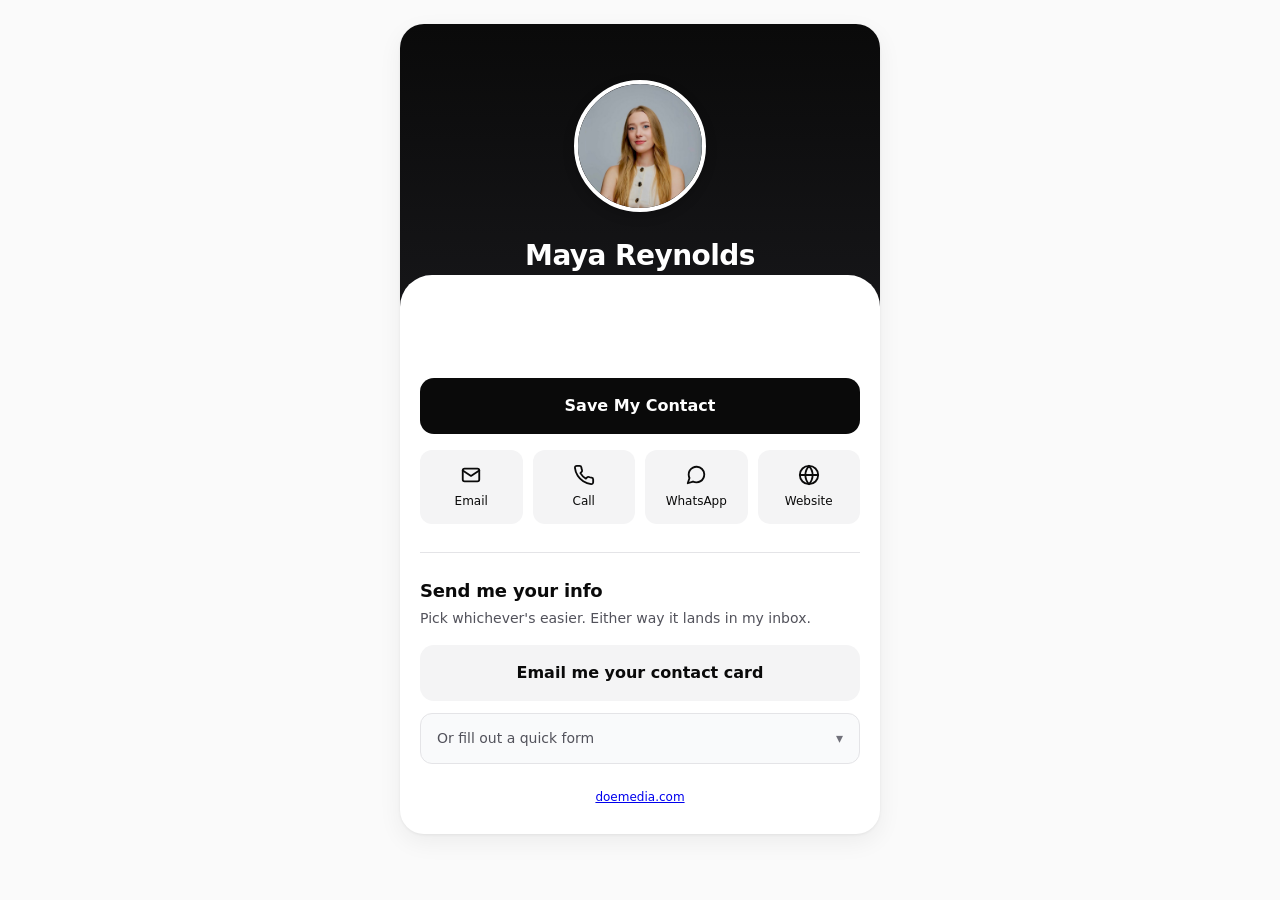
==== maya/index.html @ 7a1ef486 "Initial team cards site" ====
<!doctype html>
<html lang="en">
<head>
<meta charset="utf-8">
<meta name="viewport" content="width=device-width, initial-scale=1, viewport-fit=cover">
<meta name="theme-color" content="#0a0a0a">
<title>Maya Reynolds · DOE Media</title>
<meta property="og:title" content="Maya Reynolds — Marketing Manager at DOE Media">
<meta property="og:type" content="profile">
<link rel="stylesheet" href="../style.css">
</head>
<body>
<main class="card">
  <header class="hero">
    <img class="photo" src="photo.jpg" alt="Maya Reynolds">
    <h1>Maya Reynolds</h1>
    <p class="title">Marketing Manager</p>
    <p class="org">DOE Media</p>
  </header>

  <div class="body">
    <a class="btn primary" href="contact.vcf" download="maya.vcf">
      Save My Contact
    </a>

    <div class="quick-actions">
      <a class="action" href="mailto:maya@doemedia.com" aria-label="Email">
        <svg viewBox="0 0 24 24"><rect x="3" y="5" width="18" height="14" rx="2"/><path d="m3 7 9 6 9-6"/></svg>
        <span>Email</span>
      </a>
      <a class="action" href="tel:+17085773572" aria-label="Call">
        <svg viewBox="0 0 24 24"><path d="M22 16.92v3a2 2 0 0 1-2.18 2 19.79 19.79 0 0 1-8.63-3.07 19.5 19.5 0 0 1-6-6 19.79 19.79 0 0 1-3.07-8.67A2 2 0 0 1 4.11 2h3a2 2 0 0 1 2 1.72c.13.96.37 1.9.72 2.81a2 2 0 0 1-.45 2.11L8.09 9.91a16 16 0 0 0 6 6l1.27-1.27a2 2 0 0 1 2.11-.45c.91.35 1.85.59 2.81.72a2 2 0 0 1 1.72 2z"/></svg>
        <span>Call</span>
      </a>
      <a class="action" href="https://wa.me/17085773572" aria-label="WhatsApp">
        <svg viewBox="0 0 24 24"><path d="M21 11.5a8.38 8.38 0 0 1-.9 3.8 8.5 8.5 0 0 1-7.6 4.7 8.38 8.38 0 0 1-3.8-.9L3 21l1.9-5.7a8.38 8.38 0 0 1-.9-3.8 8.5 8.5 0 0 1 4.7-7.6 8.38 8.38 0 0 1 3.8-.9h.5a8.48 8.48 0 0 1 8 8z"/></svg>
        <span>WhatsApp</span>
      </a>
      <a class="action" href="https://doemedia.com" aria-label="Website">
        <svg viewBox="0 0 24 24"><circle cx="12" cy="12" r="10"/><path d="M2 12h20M12 2a15.3 15.3 0 0 1 4 10 15.3 15.3 0 0 1-4 10 15.3 15.3 0 0 1-4-10 15.3 15.3 0 0 1 4-10z"/></svg>
        <span>Website</span>
      </a>
    </div>

    <div class="divider"></div>

    <section class="exchange">
      <h2>Send me your info</h2>
      <p class="lede">Pick whichever's easier. Either way it lands in my inbox.</p>

      <div class="btn-group">
        <a class="btn secondary" href="mailto:maya@doemedia.com?subject=My%20contact%20for%20Maya%20Reynolds&body=Hi%21%20Sharing%20my%20contact%20with%20you.%0A%0AOn%20iOS%3A%20tap%20the%20%2B%20at%20the%20top%20right%20of%20this%20email%2C%20choose%20your%20name%20in%20Contacts%2C%20then%20send.%0A%0AOn%20Android%3A%20open%20Contacts%2C%20share%20your%20card%2C%20then%20attach%20to%20this%20email.">
          Email me your contact card
        </a>
      </div>

      <details class="form-toggle">
        <summary>Or fill out a quick form</summary>
        <form id="contact-form">
          <input name="name" placeholder="Your name" required autocomplete="name">
          <input name="email" type="email" placeholder="Your email" required autocomplete="email">
          <input name="phone" type="tel" placeholder="Phone (optional)" autocomplete="tel">
          <input name="company" placeholder="Company (optional)" autocomplete="organization">
          <textarea name="note" placeholder="Note (optional)"></textarea>
          <button type="submit" class="btn primary">Send</button>
        </form>
      </details>
    </section>

    <footer class="fineprint">
      <a href="https://doemedia.com">doemedia.com</a>
    </footer>
  </div>
</main>

<script>
(function() {
  var form = document.getElementById('contact-form');
  if (!form) return;
  form.addEventListener('submit', function(e) {
    e.preventDefault();
    var f = new FormData(form);
    var name = (f.get('name') || '').trim();
    var subject = 'New contact: ' + name;
    var lines = [
      'Name: ' + name,
      'Email: ' + (f.get('email') || ''),
      'Phone: ' + (f.get('phone') || ''),
      'Company: ' + (f.get('company') || ''),
      '',
      f.get('note') || ''
    ];
    var url = 'mailto:maya@doemedia.com?subject=' + encodeURIComponent(subject)
      + '&body=' + encodeURIComponent(lines.join('\n'));
    window.location.href = url;
  });
})();
</script>
</body>
</html>
---- style.css ----
:root {
  color-scheme: light;
  --bg: #fafafa;
  --surface: #ffffff;
  --ink: #0a0a0a;
  --muted: #52525b;
  --subtle: #71717a;
  --line: #e4e4e7;
  --accent: #0a0a0a;
  --accent-ink: #ffffff;
  --radius: 16px;
  --shadow: 0 1px 3px rgba(0,0,0,.06), 0 8px 24px rgba(0,0,0,.06);
}

* { box-sizing: border-box; }

html, body {
  margin: 0;
  padding: 0;
  background: var(--bg);
  color: var(--ink);
  font-family: -apple-system, BlinkMacSystemFont, "SF Pro Text", "Segoe UI", system-ui, sans-serif;
  -webkit-font-smoothing: antialiased;
  -moz-osx-font-smoothing: grayscale;
  font-size: 16px;
  line-height: 1.5;
}

body {
  min-height: 100vh;
  padding: 24px 16px 48px;
  padding: max(24px, env(safe-area-inset-top)) max(16px, env(safe-area-inset-right)) max(48px, env(safe-area-inset-bottom)) max(16px, env(safe-area-inset-left));
}

.card {
  max-width: 480px;
  margin: 0 auto;
  background: var(--surface);
  border-radius: 24px;
  box-shadow: var(--shadow);
  overflow: hidden;
}

.hero {
  position: relative;
  padding: 56px 24px 24px;
  text-align: center;
  background: linear-gradient(180deg, #0a0a0a 0%, #18181b 100%);
  color: #fff;
}
.hero::after {
  content: "";
  position: absolute;
  inset: auto 0 -1px 0;
  height: 80px;
  background: var(--surface);
  border-radius: 32px 32px 0 0;
}
.photo {
  width: 132px;
  height: 132px;
  border-radius: 50%;
  object-fit: cover;
  border: 4px solid #fff;
  position: relative;
  z-index: 1;
  box-shadow: 0 4px 12px rgba(0,0,0,.2);
}
.hero h1 {
  font-size: 28px;
  font-weight: 700;
  margin: 16px 0 4px;
  letter-spacing: -0.02em;
  position: relative;
  z-index: 1;
  color: #fff;
}
.hero .title {
  margin: 0;
  font-size: 15px;
  color: rgba(255,255,255,.75);
  position: relative;
  z-index: 1;
}
.hero .org {
  margin: 4px 0 0;
  font-size: 15px;
  font-weight: 600;
  color: #fff;
  position: relative;
  z-index: 1;
}

.body {
  padding: 24px 20px 28px;
}

.btn {
  display: flex;
  align-items: center;
  justify-content: center;
  gap: 10px;
  width: 100%;
  padding: 16px 20px;
  border-radius: 14px;
  font-size: 16px;
  font-weight: 600;
  text-decoration: none;
  border: none;
  cursor: pointer;
  transition: transform .1s ease, box-shadow .15s ease, background .15s ease;
}
.btn:active { transform: scale(.98); }
.btn.primary {
  background: var(--accent);
  color: var(--accent-ink);
}
.btn.primary:hover { background: #18181b; }
.btn.secondary {
  background: #f4f4f5;
  color: var(--ink);
}
.btn.secondary:hover { background: #e4e4e7; }

.quick-actions {
  display: grid;
  grid-template-columns: repeat(4, 1fr);
  gap: 10px;
  margin-top: 16px;
}
.action {
  display: flex;
  flex-direction: column;
  align-items: center;
  justify-content: center;
  gap: 6px;
  padding: 14px 4px;
  background: #f4f4f5;
  border-radius: 12px;
  text-decoration: none;
  color: var(--ink);
  font-size: 12px;
  font-weight: 500;
  transition: background .15s ease;
}
.action:hover { background: #e4e4e7; }
.action svg {
  width: 22px;
  height: 22px;
  stroke: var(--ink);
  stroke-width: 2;
  fill: none;
  stroke-linecap: round;
  stroke-linejoin: round;
}

.divider {
  height: 1px;
  background: var(--line);
  margin: 28px 0 24px;
}

.exchange h2 {
  font-size: 18px;
  font-weight: 700;
  margin: 0 0 4px;
  letter-spacing: -0.01em;
}
.exchange p.lede {
  margin: 0 0 16px;
  color: var(--muted);
  font-size: 14px;
}

.btn-group { display: flex; flex-direction: column; gap: 10px; }

details.form-toggle {
  margin-top: 12px;
  border-radius: 12px;
  background: #f9fafb;
  border: 1px solid var(--line);
  overflow: hidden;
}
details summary {
  cursor: pointer;
  padding: 14px 16px;
  font-size: 14px;
  font-weight: 500;
  color: var(--muted);
  list-style: none;
  user-select: none;
}
details summary::-webkit-details-marker { display: none; }
details summary::after {
  content: "▾";
  float: right;
  transition: transform .2s ease;
  color: var(--subtle);
}
details[open] summary::after { transform: rotate(180deg); }

.form-toggle form {
  padding: 0 16px 16px;
  display: flex;
  flex-direction: column;
  gap: 10px;
}
.form-toggle input,
.form-toggle textarea {
  width: 100%;
  padding: 12px 14px;
  font-size: 16px;
  border: 1px solid var(--line);
  border-radius: 10px;
  background: #fff;
  font-family: inherit;
  -webkit-appearance: none;
  appearance: none;
}
.form-toggle input:focus,
.form-toggle textarea:focus {
  outline: 2px solid var(--ink);
  outline-offset: -2px;
  border-color: transparent;
}
.form-toggle textarea {
  resize: vertical;
  min-height: 72px;
}
.form-toggle button {
  margin-top: 4px;
}

footer.fineprint {
  text-align: center;
  margin-top: 24px;
  font-size: 12px;
  color: var(--subtle);
}

/* Team directory */
.directory {
  max-width: 720px;
  margin: 0 auto;
}
.directory h1 {
  font-size: 28px;
  font-weight: 700;
  text-align: center;
  margin: 0 0 24px;
  letter-spacing: -0.02em;
}
.dir-grid {
  display: grid;
  grid-template-columns: repeat(auto-fit, minmax(180px, 1fr));
  gap: 12px;
}
.dir-link {
  display: flex;
  align-items: center;
  gap: 12px;
  padding: 12px;
  background: var(--surface);
  border-radius: 14px;
  text-decoration: none;
  color: var(--ink);
  box-shadow: var(--shadow);
  transition: transform .1s ease;
}
.dir-link:active { transform: scale(.98); }
.dir-link img {
  width: 48px;
  height: 48px;
  border-radius: 50%;
  object-fit: cover;
}
.dir-link .meta strong { display: block; font-weight: 600; font-size: 15px; }
.dir-link .meta span { display: block; font-size: 13px; color: var(--muted); }
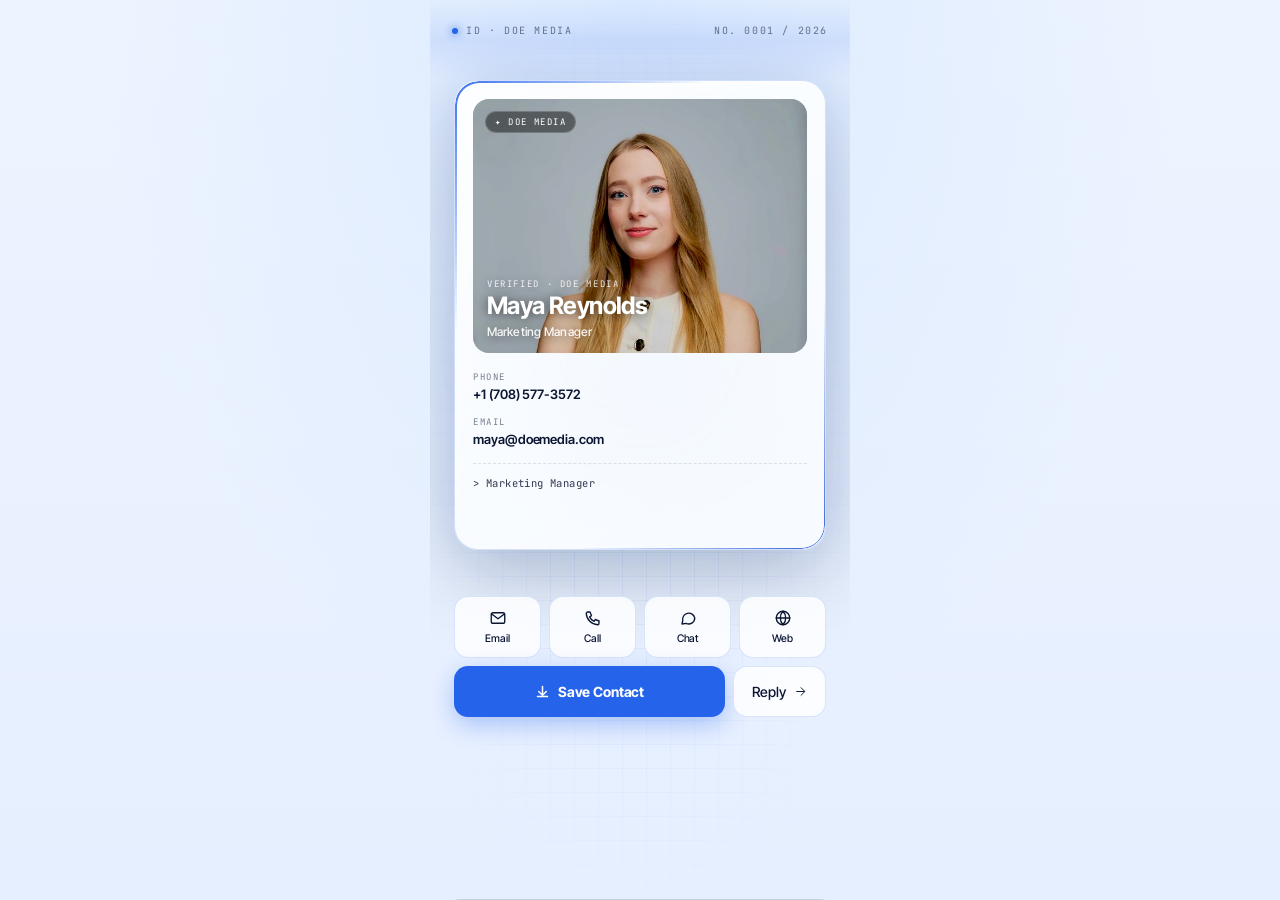
==== commit f34af084: "Implement Sky Blue HoloID design" ====
--- a/maya/index.html
+++ b/maya/index.html
@@ -3,96 +3,177 @@
 <head>
 <meta charset="utf-8">
 <meta name="viewport" content="width=device-width, initial-scale=1, viewport-fit=cover">
-<meta name="theme-color" content="#0a0a0a">
-<title>Maya Reynolds · DOE Media</title>
+<meta name="theme-color" content="#e6efff">
+<title>Maya Reynolds — DOE Media</title>
 <meta property="og:title" content="Maya Reynolds — Marketing Manager at DOE Media">
 <meta property="og:type" content="profile">
+<link rel="preconnect" href="https://fonts.googleapis.com">
+<link rel="preconnect" href="https://fonts.gstatic.com" crossorigin>
+<link href="https://fonts.googleapis.com/css2?family=Inter+Tight:wght@300;400;500;600;700;800;900&family=JetBrains+Mono:wght@400;500;600&display=swap" rel="stylesheet">
 <link rel="stylesheet" href="../style.css">
 </head>
-<body>
-<main class="card">
-  <header class="hero">
-    <img class="photo" src="photo.jpg" alt="Maya Reynolds">
-    <h1>Maya Reynolds</h1>
-    <p class="title">Marketing Manager</p>
-    <p class="org">DOE Media</p>
-  </header>
+<body class="holo">
+<main class="stage" data-name="Maya Reynolds" data-email="maya@doemedia.com" data-first="Maya">
 
-  <div class="body">
-    <a class="btn primary" href="contact.vcf" download="maya.vcf">
-      Save My Contact
+  <div class="bg-grid"></div>
+  <div class="bg-glow"></div>
+  <div class="scan-line"></div>
+
+  <div class="top-label">
+    <span class="top-left"><span class="dot"></span>ID · DOE Media</span>
+    <span>NO. 0001 / 2026</span>
+  </div>
+
+  <div class="holo-card">
+    <div class="holo-edge"></div>
+    <div class="photo-window">
+      <img class="hero-photo" src="photo.jpg" alt="Maya Reynolds">
+      <div class="photo-overlay"></div>
+      <div class="photo-badge">✦ DOE Media</div>
+      <div class="photo-bottom">
+        <div class="kicker">Verified · DOE Media</div>
+        <div class="big-name">Maya Reynolds</div>
+        <div class="role">Marketing Manager</div>
+      </div>
+    </div>
+
+    <div class="data-block">
+      <div class="grid">
+        <div class="cell" style="grid-column: span 2">
+          <div class="cell-label">Phone</div>
+          <div class="cell-value">+1 (708) 577-3572</div>
+        </div>
+        <div class="cell" style="grid-column: span 2">
+          <div class="cell-label">Email</div>
+          <div class="cell-value">maya@doemedia.com</div>
+        </div>
+      </div>
+      <div class="tagline">&gt; Marketing Manager</div>
+    </div>
+  </div>
+
+  <div class="dock">
+    <button class="dock-btn" data-action="mail" type="button">
+      <svg viewBox="0 0 24 24"><rect x="3" y="5" width="18" height="14" rx="2.5"/><path d="m4 7 8 6 8-6"/></svg>
+      Email
+    </button>
+    <button class="dock-btn" data-action="call" type="button">
+      <svg viewBox="0 0 24 24"><path d="M5 4h3l2 5-2.5 1.5a11 11 0 0 0 6 6L15 14l5 2v3a2 2 0 0 1-2 2A16 16 0 0 1 3 6a2 2 0 0 1 2-2z"/></svg>
+      Call
+    </button>
+    <button class="dock-btn" data-action="whatsapp" type="button">
+      <svg viewBox="0 0 24 24"><path d="M21 12a8 8 0 0 1-11.6 7.1L4 20l1-4.5A8 8 0 1 1 21 12z"/></svg>
+      Chat
+    </button>
+    <button class="dock-btn" data-action="website" type="button">
+      <svg viewBox="0 0 24 24"><circle cx="12" cy="12" r="9"/><path d="M3 12h18M12 3a13 13 0 0 1 0 18M12 3a13 13 0 0 0 0 18"/></svg>
+      Web
+    </button>
+  </div>
+
+  <div class="cta-row">
+    <button class="save-btn" data-action="save" type="button">
+      <svg viewBox="0 0 24 24"><path d="M12 4v12"/><path d="m6 12 6 6 6-6"/><path d="M4 20h16"/></svg>
+      Save Contact
+    </button>
+    <button class="reply-btn" data-action="reply" type="button">
+      Reply
+      <svg viewBox="0 0 24 24"><path d="M5 12h14"/><path d="m13 5 7 7-7 7"/></svg>
+    </button>
+  </div>
+
+  <div class="sheet-backdrop" id="sheet-backdrop"></div>
+  <div class="sheet" id="sheet">
+    <div class="sheet-handle"></div>
+    <div class="sheet-kicker">↳ YOUR TURN</div>
+    <h2 class="sheet-title">Send me <span class="accent">your</span> info</h2>
+
+    <a class="sheet-mail-btn" href="mailto:maya@doemedia.com?subject=My%20contact%20for%20Maya%20Reynolds&body=Hi%20Maya%2C%0A%0AI%20met%20you%20and%20wanted%20to%20share%20my%20contact%20info.%20I%27ve%20attached%20my%20contact%20card%20to%20this%20email%20%28tap%20the%20%2B%20button%20in%20Mail%20to%20attach%20yours%29.%0A%0ALooking%20forward%20to%20staying%20in%20touch.%0A%0A%E2%80%94%20">
+      <span><svg viewBox="0 0 24 24"><rect x="3" y="5" width="18" height="14" rx="2.5"/><path d="m4 7 8 6 8-6"/></svg> Email me your card</span>
+      <svg viewBox="0 0 24 24" class="arrow"><path d="M5 12h14"/><path d="m13 5 7 7-7 7"/></svg>
     </a>
 
-    <div class="quick-actions">
-      <a class="action" href="mailto:maya@doemedia.com" aria-label="Email">
-        <svg viewBox="0 0 24 24"><rect x="3" y="5" width="18" height="14" rx="2"/><path d="m3 7 9 6 9-6"/></svg>
-        <span>Email</span>
-      </a>
-      <a class="action" href="tel:+17085773572" aria-label="Call">
-        <svg viewBox="0 0 24 24"><path d="M22 16.92v3a2 2 0 0 1-2.18 2 19.79 19.79 0 0 1-8.63-3.07 19.5 19.5 0 0 1-6-6 19.79 19.79 0 0 1-3.07-8.67A2 2 0 0 1 4.11 2h3a2 2 0 0 1 2 1.72c.13.96.37 1.9.72 2.81a2 2 0 0 1-.45 2.11L8.09 9.91a16 16 0 0 0 6 6l1.27-1.27a2 2 0 0 1 2.11-.45c.91.35 1.85.59 2.81.72a2 2 0 0 1 1.72 2z"/></svg>
-        <span>Call</span>
-      </a>
-      <a class="action" href="https://wa.me/17085773572" aria-label="WhatsApp">
-        <svg viewBox="0 0 24 24"><path d="M21 11.5a8.38 8.38 0 0 1-.9 3.8 8.5 8.5 0 0 1-7.6 4.7 8.38 8.38 0 0 1-3.8-.9L3 21l1.9-5.7a8.38 8.38 0 0 1-.9-3.8 8.5 8.5 0 0 1 4.7-7.6 8.38 8.38 0 0 1 3.8-.9h.5a8.48 8.48 0 0 1 8 8z"/></svg>
-        <span>WhatsApp</span>
-      </a>
-      <a class="action" href="https://doemedia.com" aria-label="Website">
-        <svg viewBox="0 0 24 24"><circle cx="12" cy="12" r="10"/><path d="M2 12h20M12 2a15.3 15.3 0 0 1 4 10 15.3 15.3 0 0 1-4 10 15.3 15.3 0 0 1-4-10 15.3 15.3 0 0 1 4-10z"/></svg>
-        <span>Website</span>
-      </a>
-    </div>
+    <div class="or">OR</div>
 
-    <div class="divider"></div>
+    <p class="autofill-hint">Tap a field, then tap <strong>AutoFill</strong> on your keyboard.</p>
 
-    <section class="exchange">
-      <h2>Send me your info</h2>
-      <p class="lede">Pick whichever's easier. Either way it lands in my inbox.</p>
-
-      <div class="btn-group">
-        <a class="btn secondary" href="mailto:maya@doemedia.com?subject=My%20contact%20for%20Maya%20Reynolds&body=Hi%21%20Sharing%20my%20contact%20with%20you.%0A%0AOn%20iOS%3A%20tap%20the%20%2B%20at%20the%20top%20right%20of%20this%20email%2C%20choose%20your%20name%20in%20Contacts%2C%20then%20send.%0A%0AOn%20Android%3A%20open%20Contacts%2C%20share%20your%20card%2C%20then%20attach%20to%20this%20email.">
-          Email me your contact card
-        </a>
+    <form id="contact-form" autocomplete="on">
+      <div class="row">
+        <input name="given-name" placeholder="First name" required autocomplete="given-name">
+        <input name="family-name" placeholder="Last name" required autocomplete="family-name">
       </div>
-
-      <details class="form-toggle">
-        <summary>Or fill out a quick form</summary>
-        <form id="contact-form">
-          <input name="name" placeholder="Your name" required autocomplete="name">
-          <input name="email" type="email" placeholder="Your email" required autocomplete="email">
-          <input name="phone" type="tel" placeholder="Phone (optional)" autocomplete="tel">
-          <input name="company" placeholder="Company (optional)" autocomplete="organization">
-          <textarea name="note" placeholder="Note (optional)"></textarea>
-          <button type="submit" class="btn primary">Send</button>
-        </form>
-      </details>
-    </section>
-
-    <footer class="fineprint">
-      <a href="https://doemedia.com">doemedia.com</a>
-    </footer>
+      <input name="email" type="email" placeholder="Your email" required autocomplete="email" inputmode="email">
+      <input name="phone" type="tel" placeholder="Phone (optional)" autocomplete="tel" inputmode="tel">
+      <input name="company" placeholder="Company (optional)" autocomplete="organization">
+      <textarea name="note" placeholder="Note (optional)" rows="2"></textarea>
+      <button type="submit" class="send-btn">
+        Send to Maya
+        <svg viewBox="0 0 24 24"><path d="M5 12h14"/><path d="m13 5 7 7-7 7"/></svg>
+      </button>
+    </form>
   </div>
 </main>
 
 <script>
 (function() {
+  var stage = document.currentScript.previousElementSibling.querySelector ? document.currentScript.previousElementSibling : document.querySelector('.stage');
+  var EMAIL = 'maya@doemedia.com';
+  var FIRST = 'Maya';
+
+  function downloadVCard() {
+    var lines = [
+      'BEGIN:VCARD','VERSION:3.0',
+      'N:Reynolds;Maya;;;',
+      'FN:Maya Reynolds',
+      'ORG:DOE Media',
+      'TITLE:Marketing Manager',
+      'TEL;TYPE=CELL:+17085773572',
+      'EMAIL;TYPE=INTERNET:maya@doemedia.com',
+      'URL:https://doemedia.com',
+      'END:VCARD'
+    ];
+    var blob = new Blob([lines.join('\r\n')], {type:'text/vcard'});
+    var url = URL.createObjectURL(blob);
+    var a = document.createElement('a');
+    a.href = url; a.download = 'maya.vcf';
+    document.body.appendChild(a); a.click(); a.remove();
+    setTimeout(function(){URL.revokeObjectURL(url);}, 1000);
+  }
+
+  document.querySelectorAll('[data-action]').forEach(function(btn) {
+    btn.addEventListener('click', function() {
+      var k = btn.getAttribute('data-action');
+      if (k === 'save') downloadVCard();
+      else if (k === 'mail') location.href = 'mailto:' + EMAIL;
+      else if (k === 'call') location.href = 'tel:+17085773572';
+      else if (k === 'whatsapp') location.href = 'https://wa.me/17085773572';
+      else if (k === 'website') window.open('https://doemedia.com', '_blank');
+      else if (k === 'reply') openSheet();
+    });
+  });
+
+  var sheet = document.getElementById('sheet');
+  var backdrop = document.getElementById('sheet-backdrop');
+  function openSheet() { sheet.classList.add('open'); backdrop.classList.add('open'); }
+  function closeSheet() { sheet.classList.remove('open'); backdrop.classList.remove('open'); }
+  backdrop.addEventListener('click', closeSheet);
+  document.querySelector('.sheet-handle').addEventListener('click', closeSheet);
+
   var form = document.getElementById('contact-form');
-  if (!form) return;
   form.addEventListener('submit', function(e) {
     e.preventDefault();
     var f = new FormData(form);
-    var name = (f.get('name') || '').trim();
-    var subject = 'New contact: ' + name;
-    var lines = [
+    var name = ((f.get('given-name')||'') + ' ' + (f.get('family-name')||'')).trim();
+    var subj = 'Intro from ' + (name || 'someone');
+    var body = [
       'Name: ' + name,
-      'Email: ' + (f.get('email') || ''),
-      'Phone: ' + (f.get('phone') || ''),
-      'Company: ' + (f.get('company') || ''),
+      'Email: ' + (f.get('email')||''),
+      'Phone: ' + (f.get('phone')||''),
+      'Company: ' + (f.get('company')||''),
       '',
-      f.get('note') || ''
-    ];
-    var url = 'mailto:maya@doemedia.com?subject=' + encodeURIComponent(subject)
-      + '&body=' + encodeURIComponent(lines.join('\n'));
-    window.location.href = url;
+      f.get('note')||''
+    ].join('\n');
+    location.href = 'mailto:' + EMAIL + '?subject=' + encodeURIComponent(subj) + '&body=' + encodeURIComponent(body);
   });
 })();
 </script>
--- a/style.css
+++ b/style.css
@@ -1,254 +1,377 @@
-:root {
-  color-scheme: light;
-  --bg: #fafafa;
-  --surface: #ffffff;
-  --ink: #0a0a0a;
-  --muted: #52525b;
-  --subtle: #71717a;
-  --line: #e4e4e7;
-  --accent: #0a0a0a;
-  --accent-ink: #ffffff;
-  --radius: 16px;
-  --shadow: 0 1px 3px rgba(0,0,0,.06), 0 8px 24px rgba(0,0,0,.06);
-}
+/* HoloID — Sky Blue. Static port of Claude Design "Mobile Business Card - Sky Blue". */
 
 * { box-sizing: border-box; }
-
-html, body {
-  margin: 0;
+html, body { margin: 0; padding: 0; }
+button, input, textarea { font: inherit; }
+
+body.holo {
+  min-height: 100vh;
+  background:
+    radial-gradient(ellipse at 50% 0%, #dbeafe, transparent 60%),
+    linear-gradient(180deg, #eef4ff, #e6efff);
+  font-family: 'Inter Tight', -apple-system, BlinkMacSystemFont, system-ui, sans-serif;
+  color: #0a1532;
+  -webkit-font-smoothing: antialiased;
+  display: flex; align-items: stretch; justify-content: center;
+}
+
+.stage {
+  position: relative;
+  width: 100%;
+  max-width: 420px;
+  min-height: 100vh;
+  min-height: 100dvh;
+  overflow: hidden;
   padding: 0;
-  background: var(--bg);
-  color: var(--ink);
-  font-family: -apple-system, BlinkMacSystemFont, "SF Pro Text", "Segoe UI", system-ui, sans-serif;
-  -webkit-font-smoothing: antialiased;
-  -moz-osx-font-smoothing: grayscale;
-  font-size: 16px;
-  line-height: 1.5;
-}
-
-body {
-  min-height: 100vh;
-  padding: 24px 16px 48px;
-  padding: max(24px, env(safe-area-inset-top)) max(16px, env(safe-area-inset-right)) max(48px, env(safe-area-inset-bottom)) max(16px, env(safe-area-inset-left));
-}
-
-.card {
-  max-width: 480px;
-  margin: 0 auto;
-  background: var(--surface);
+}
+
+/* Layered background ----------------------------------------------------- */
+.bg-grid {
+  position: absolute; inset: 0;
+  background-image:
+    linear-gradient(rgba(37,99,235,0.06) 1px, transparent 1px),
+    linear-gradient(90deg, rgba(37,99,235,0.06) 1px, transparent 1px);
+  background-size: 24px 24px;
+  -webkit-mask-image: radial-gradient(ellipse at 50% 50%, black 30%, transparent 80%);
+  mask-image: radial-gradient(ellipse at 50% 50%, black 30%, transparent 80%);
+  pointer-events: none;
+}
+.bg-glow {
+  position: absolute; top: 18%; left: 50%;
+  transform: translateX(-50%);
+  width: 320px; height: 380px; border-radius: 50%;
+  background: radial-gradient(circle, rgba(37,99,235,0.25), transparent 60%);
+  filter: blur(70px);
+  animation: holo-bob 5s ease-in-out infinite;
+  pointer-events: none;
+}
+.scan-line {
+  position: absolute; left: 0; right: 0; height: 80px;
+  background: linear-gradient(180deg, transparent, rgba(37,99,235,0.18), transparent);
+  animation: scan-line 6s linear infinite;
+  pointer-events: none;
+  opacity: 0.6;
+}
+
+@keyframes holo-bob {
+  0%, 100% { transform: translateX(-50%) translateY(0); }
+  50% { transform: translateX(-50%) translateY(-6px); }
+}
+@keyframes scan-line {
+  0% { transform: translateY(-100%); }
+  100% { transform: translateY(120vh); }
+}
+@keyframes pulse-dot {
+  0%, 100% { opacity: 1; }
+  50% { opacity: 0.45; }
+}
+@keyframes glow-pulse {
+  0%, 100% { box-shadow: 0 8px 24px rgba(37,99,235,0.32), 0 0 0 0 rgba(37,99,235,0); }
+  50%      { box-shadow: 0 8px 24px rgba(37,99,235,0.45), 0 0 0 8px rgba(37,99,235,0); }
+}
+@keyframes fade-up {
+  from { opacity: 0; transform: translateY(14px); }
+  to   { opacity: 1; transform: translateY(0); }
+}
+
+.top-label, .holo-card, .dock, .cta-row {
+  animation: fade-up 0.7s cubic-bezier(.2,.7,.3,1) backwards;
+}
+.top-label { animation-delay: 0.05s; }
+.holo-card { animation-delay: 0.15s; }
+.dock      { animation-delay: 0.30s; }
+.cta-row   { animation-delay: 0.40s; }
+
+/* Top status label ------------------------------------------------------- */
+.top-label {
+  position: absolute; top: 24px; left: 22px; right: 22px; z-index: 10;
+  display: flex; justify-content: space-between; align-items: center;
+  font-family: 'JetBrains Mono', ui-monospace, monospace;
+  font-size: 10px; letter-spacing: 0.16em; text-transform: uppercase;
+  color: rgba(10,21,50,0.55);
+}
+.top-label .top-left { display: flex; align-items: center; gap: 8px; }
+.top-label .dot {
+  width: 6px; height: 6px; border-radius: 50%;
+  background: #2563eb; box-shadow: 0 0 8px #2563eb;
+  animation: pulse-dot 1.5s ease-in-out infinite;
+}
+
+/* Holographic ID card ---------------------------------------------------- */
+.holo-card {
+  position: relative;
+  margin: 60px 24px 0;
+  height: 470px;
   border-radius: 24px;
-  box-shadow: var(--shadow);
+  background: linear-gradient(145deg, rgba(255,255,255,0.92), rgba(255,255,255,0.72));
+  border: 1px solid rgba(37,99,235,0.18);
+  backdrop-filter: blur(20px) saturate(1.4);
+  -webkit-backdrop-filter: blur(20px) saturate(1.4);
+  box-shadow:
+    0 30px 80px rgba(24,20,16,0.18),
+    0 0 60px rgba(37,99,235,0.16),
+    inset 0 1px 0 rgba(255,255,255,0.6);
   overflow: hidden;
-}
-
-.hero {
-  position: relative;
-  padding: 56px 24px 24px;
-  text-align: center;
-  background: linear-gradient(180deg, #0a0a0a 0%, #18181b 100%);
+  z-index: 5;
+}
+.holo-edge {
+  position: absolute; inset: 0; border-radius: 24px;
+  padding: 1.5px;
+  background: linear-gradient(135deg, #2563eb, transparent 30%, transparent 70%, #1d4ed8);
+  -webkit-mask: linear-gradient(#000,#000) content-box, linear-gradient(#000,#000);
+  -webkit-mask-composite: xor; mask-composite: exclude;
+  pointer-events: none; opacity: 0.9;
+}
+
+.photo-window {
+  position: absolute; top: 18px; left: 18px; right: 18px; height: 254px;
+  border-radius: 16px; overflow: hidden;
+  background: #f0ece2;
+  box-shadow: inset 0 0 0 1px rgba(37,99,235,0.18);
+}
+.hero-photo {
+  width: 100%; height: 100%; object-fit: cover; object-position: center 30%;
+  filter: saturate(1) contrast(1.05);
+  display: block;
+}
+.photo-overlay {
+  position: absolute; inset: 0;
+  background: linear-gradient(180deg, transparent 55%, rgba(255,255,255,0));
+  pointer-events: none;
+}
+.photo-badge {
+  position: absolute; top: 12px; left: 12px;
+  font-family: 'JetBrains Mono', ui-monospace, monospace;
+  font-size: 9px; letter-spacing: 0.16em; text-transform: uppercase;
+  color: #fff; padding: 4px 9px;
+  background: rgba(0,0,0,0.45);
+  backdrop-filter: blur(10px);
+  border: 1px solid rgba(255,255,255,0.2);
+  border-radius: 999px;
+}
+.photo-bottom {
+  position: absolute; bottom: 14px; left: 14px; right: 14px;
+  color: #fff; text-shadow: 0 1px 12px rgba(0,0,0,0.6);
+}
+.photo-bottom .kicker {
+  font-family: 'JetBrains Mono', ui-monospace, monospace;
+  font-size: 9px; letter-spacing: 0.18em; text-transform: uppercase;
+  opacity: 0.85; margin-bottom: 4px;
+}
+.photo-bottom .big-name {
+  font-weight: 700; font-size: 24px; line-height: 1; letter-spacing: -0.025em;
+}
+.photo-bottom .role {
+  margin-top: 6px; font-size: 12px; font-weight: 500;
+  letter-spacing: 0.01em; opacity: 0.92;
+}
+
+/* Lower data block */
+.data-block {
+  position: absolute; left: 18px; right: 18px; top: 290px;
+}
+.data-block .grid {
+  display: grid; grid-template-columns: 1fr 1fr; gap: 14px;
+}
+.cell-label {
+  font-family: 'JetBrains Mono', ui-monospace, monospace;
+  font-size: 9px; letter-spacing: 0.18em; text-transform: uppercase;
+  color: rgba(10,21,50,0.55); margin-bottom: 3px;
+}
+.cell-value {
+  font-size: 13px; font-weight: 600; letter-spacing: -0.005em;
+  word-break: break-word;
+}
+.tagline {
+  margin-top: 16px; padding: 12px 0;
+  border-top: 1px dashed rgba(10,21,50,0.14);
+  font-family: 'JetBrains Mono', ui-monospace, monospace;
+  font-size: 10.5px; letter-spacing: 0.04em;
+  opacity: 0.85; line-height: 1.4;
+}
+
+/* Action dock ------------------------------------------------------------ */
+.dock {
+  position: absolute; left: 24px; right: 24px;
+  top: 596px;
+  display: grid; grid-template-columns: repeat(4, 1fr); gap: 8px;
+  z-index: 10;
+}
+.dock-btn {
+  padding: 12px 0; border-radius: 14px;
+  background: rgba(255,255,255,0.82);
+  border: 1px solid rgba(37,99,235,0.16);
+  color: #0a1532; cursor: pointer;
+  display: flex; flex-direction: column; align-items: center; gap: 5px;
+  backdrop-filter: blur(14px); -webkit-backdrop-filter: blur(14px);
+  font-size: 10.5px; font-weight: 500; letter-spacing: -0.005em;
+  transition: transform .18s cubic-bezier(.2,.7,.3,1), filter .18s;
+}
+.dock-btn:active { transform: scale(0.96); filter: brightness(0.95); }
+.dock-btn svg {
+  width: 18px; height: 18px;
+  fill: none; stroke: currentColor; stroke-width: 1.8;
+  stroke-linecap: round; stroke-linejoin: round;
+  display: block;
+}
+
+/* Save + Reply CTA row --------------------------------------------------- */
+.cta-row {
+  position: absolute; left: 24px; right: 24px;
+  top: 666px;
+  display: flex; gap: 8px;
+  z-index: 10;
+}
+.save-btn {
+  flex: 1; padding: 16px; border-radius: 14px; border: none;
+  background: #2563eb; color: #fff; cursor: pointer;
+  font-size: 14px; font-weight: 700; letter-spacing: -0.01em;
+  display: flex; align-items: center; justify-content: center; gap: 8px;
+  box-shadow: 0 8px 24px rgba(37,99,235,0.32);
+  animation: glow-pulse 2.6s ease-in-out infinite;
+  transition: transform .18s cubic-bezier(.2,.7,.3,1);
+}
+.save-btn:active { transform: scale(0.97); }
+.save-btn svg {
+  width: 15px; height: 15px;
+  fill: none; stroke: currentColor; stroke-width: 2.4;
+  stroke-linecap: round; stroke-linejoin: round;
+}
+.reply-btn {
+  padding: 16px 18px; border-radius: 14px;
+  background: rgba(255,255,255,0.82);
+  border: 1px solid rgba(37,99,235,0.16);
+  color: #0a1532; cursor: pointer;
+  font-size: 14px; font-weight: 500;
+  display: flex; align-items: center; gap: 8px;
+  backdrop-filter: blur(14px); -webkit-backdrop-filter: blur(14px);
+  transition: transform .18s cubic-bezier(.2,.7,.3,1);
+}
+.reply-btn:active { transform: scale(0.97); }
+.reply-btn svg {
+  width: 13px; height: 13px;
+  fill: none; stroke: currentColor; stroke-width: 1.8;
+  stroke-linecap: round; stroke-linejoin: round;
+}
+
+/* Reply sheet ------------------------------------------------------------ */
+.sheet-backdrop {
+  position: absolute; inset: 0; z-index: 20;
+  background: rgba(0,0,0,0); pointer-events: none;
+  transition: background .3s, backdrop-filter .3s;
+}
+.sheet-backdrop.open {
+  background: rgba(0,0,0,0.5);
+  backdrop-filter: blur(8px); -webkit-backdrop-filter: blur(8px);
+  pointer-events: auto;
+}
+.sheet {
+  position: absolute; left: 0; right: 0; bottom: 0; z-index: 21;
+  transform: translateY(100%);
+  transition: transform .45s cubic-bezier(.2,.8,.2,1);
+  background: rgba(20,20,28,0.85);
+  backdrop-filter: blur(40px) saturate(1.5);
+  -webkit-backdrop-filter: blur(40px) saturate(1.5);
+  border-top-left-radius: 32px; border-top-right-radius: 32px;
+  padding: 14px 22px 28px;
+  border: 1px solid rgba(255,255,255,0.12);
   color: #fff;
-}
-.hero::after {
-  content: "";
-  position: absolute;
-  inset: auto 0 -1px 0;
-  height: 80px;
-  background: var(--surface);
-  border-radius: 32px 32px 0 0;
-}
-.photo {
-  width: 132px;
-  height: 132px;
-  border-radius: 50%;
-  object-fit: cover;
-  border: 4px solid #fff;
-  position: relative;
-  z-index: 1;
-  box-shadow: 0 4px 12px rgba(0,0,0,.2);
-}
-.hero h1 {
-  font-size: 28px;
-  font-weight: 700;
-  margin: 16px 0 4px;
-  letter-spacing: -0.02em;
-  position: relative;
-  z-index: 1;
-  color: #fff;
-}
-.hero .title {
-  margin: 0;
-  font-size: 15px;
-  color: rgba(255,255,255,.75);
-  position: relative;
-  z-index: 1;
-}
-.hero .org {
-  margin: 4px 0 0;
-  font-size: 15px;
-  font-weight: 600;
-  color: #fff;
-  position: relative;
-  z-index: 1;
-}
-
-.body {
-  padding: 24px 20px 28px;
-}
-
-.btn {
-  display: flex;
-  align-items: center;
-  justify-content: center;
-  gap: 10px;
-  width: 100%;
-  padding: 16px 20px;
-  border-radius: 14px;
-  font-size: 16px;
-  font-weight: 600;
-  text-decoration: none;
-  border: none;
-  cursor: pointer;
-  transition: transform .1s ease, box-shadow .15s ease, background .15s ease;
-}
-.btn:active { transform: scale(.98); }
-.btn.primary {
-  background: var(--accent);
-  color: var(--accent-ink);
-}
-.btn.primary:hover { background: #18181b; }
-.btn.secondary {
-  background: #f4f4f5;
-  color: var(--ink);
-}
-.btn.secondary:hover { background: #e4e4e7; }
-
-.quick-actions {
-  display: grid;
-  grid-template-columns: repeat(4, 1fr);
-  gap: 10px;
-  margin-top: 16px;
-}
-.action {
-  display: flex;
-  flex-direction: column;
-  align-items: center;
-  justify-content: center;
-  gap: 6px;
-  padding: 14px 4px;
-  background: #f4f4f5;
-  border-radius: 12px;
-  text-decoration: none;
-  color: var(--ink);
-  font-size: 12px;
-  font-weight: 500;
-  transition: background .15s ease;
-}
-.action:hover { background: #e4e4e7; }
-.action svg {
-  width: 22px;
-  height: 22px;
-  stroke: var(--ink);
-  stroke-width: 2;
-  fill: none;
-  stroke-linecap: round;
-  stroke-linejoin: round;
-}
-
-.divider {
-  height: 1px;
-  background: var(--line);
-  margin: 28px 0 24px;
-}
-
-.exchange h2 {
-  font-size: 18px;
-  font-weight: 700;
-  margin: 0 0 4px;
-  letter-spacing: -0.01em;
-}
-.exchange p.lede {
-  margin: 0 0 16px;
-  color: var(--muted);
-  font-size: 14px;
-}
-
-.btn-group { display: flex; flex-direction: column; gap: 10px; }
-
-details.form-toggle {
-  margin-top: 12px;
-  border-radius: 12px;
-  background: #f9fafb;
-  border: 1px solid var(--line);
-  overflow: hidden;
-}
-details summary {
-  cursor: pointer;
-  padding: 14px 16px;
-  font-size: 14px;
-  font-weight: 500;
-  color: var(--muted);
-  list-style: none;
-  user-select: none;
-}
-details summary::-webkit-details-marker { display: none; }
-details summary::after {
-  content: "▾";
-  float: right;
-  transition: transform .2s ease;
-  color: var(--subtle);
-}
-details[open] summary::after { transform: rotate(180deg); }
-
-.form-toggle form {
-  padding: 0 16px 16px;
-  display: flex;
-  flex-direction: column;
-  gap: 10px;
-}
-.form-toggle input,
-.form-toggle textarea {
-  width: 100%;
-  padding: 12px 14px;
-  font-size: 16px;
-  border: 1px solid var(--line);
+  max-height: 86vh;
+  overflow-y: auto;
+}
+.sheet.open { transform: translateY(0); }
+.sheet-handle {
+  width: 40px; height: 4px; border-radius: 999px;
+  background: rgba(255,255,255,0.3);
+  margin: 0 auto 18px; cursor: pointer;
+}
+.sheet-kicker {
+  font-size: 11px; font-weight: 600; letter-spacing: 0.18em;
+  opacity: 0.7; margin-bottom: 6px; text-transform: uppercase;
+}
+.sheet-title {
+  font-weight: 700; font-size: 28px; line-height: 1; letter-spacing: -0.025em;
+  margin: 0 0 14px;
+}
+.sheet-title .accent { color: #2563eb; }
+
+.sheet-mail-btn {
+  display: flex; align-items: center; justify-content: space-between;
+  width: 100%; padding: 14px; border-radius: 14px;
+  background: rgba(255,255,255,0.08);
+  border: 1px solid rgba(255,255,255,0.12);
+  color: #fff; text-decoration: none;
+  font-size: 14px; font-weight: 500; margin-bottom: 14px;
+  transition: background .15s ease, transform .18s cubic-bezier(.2,.7,.3,1);
+}
+.sheet-mail-btn:active { transform: scale(0.97); background: rgba(255,255,255,0.14); }
+.sheet-mail-btn span { display: flex; align-items: center; gap: 10px; }
+.sheet-mail-btn svg {
+  width: 15px; height: 15px;
+  fill: none; stroke: currentColor; stroke-width: 1.6;
+  stroke-linecap: round; stroke-linejoin: round;
+}
+.sheet-mail-btn .arrow { width: 14px; height: 14px; }
+
+.or {
+  text-align: center; font-size: 11px; opacity: 0.5; margin-bottom: 14px;
+  letter-spacing: 0.16em;
+}
+
+.autofill-hint {
+  margin: 0 0 12px; padding: 9px 12px;
+  background: rgba(37,99,235,0.16);
+  border: 1px solid rgba(37,99,235,0.28);
   border-radius: 10px;
-  background: #fff;
-  font-family: inherit;
-  -webkit-appearance: none;
-  appearance: none;
-}
-.form-toggle input:focus,
-.form-toggle textarea:focus {
-  outline: 2px solid var(--ink);
-  outline-offset: -2px;
-  border-color: transparent;
-}
-.form-toggle textarea {
-  resize: vertical;
-  min-height: 72px;
-}
-.form-toggle button {
-  margin-top: 4px;
-}
-
-footer.fineprint {
-  text-align: center;
-  margin-top: 24px;
-  font-size: 12px;
-  color: var(--subtle);
-}
-
-/* Team directory */
+  font-size: 12px; line-height: 1.4;
+  color: rgba(255,255,255,0.92);
+}
+.autofill-hint strong { color: #fff; }
+
+#contact-form { display: grid; gap: 8px; }
+#contact-form .row {
+  display: grid; grid-template-columns: 1fr 1fr; gap: 8px;
+}
+#contact-form input,
+#contact-form textarea {
+  width: 100%; padding: 13px 14px;
+  background: rgba(255,255,255,0.06);
+  border: 1px solid rgba(255,255,255,0.1);
+  border-radius: 12px; color: #fff;
+  font-size: 14px; outline: none;
+  -webkit-appearance: none; appearance: none;
+}
+#contact-form input::placeholder,
+#contact-form textarea::placeholder { color: rgba(255,255,255,0.45); }
+#contact-form input:focus,
+#contact-form textarea:focus {
+  border-color: rgba(37,99,235,0.6);
+  background: rgba(255,255,255,0.08);
+}
+#contact-form textarea { resize: vertical; min-height: 60px; font-family: inherit; }
+
+.send-btn {
+  padding: 15px; border-radius: 12px; border: none;
+  background: #2563eb; color: #fff; cursor: pointer;
+  font-size: 14px; font-weight: 600; margin-top: 4px;
+  display: flex; align-items: center; justify-content: center; gap: 8px;
+  transition: transform .18s cubic-bezier(.2,.7,.3,1);
+}
+.send-btn:active { transform: scale(0.97); }
+.send-btn svg {
+  width: 14px; height: 14px;
+  fill: none; stroke: currentColor; stroke-width: 2;
+  stroke-linecap: round; stroke-linejoin: round;
+}
+
+/* Team directory --------------------------------------------------------- */
 .directory {
-  max-width: 720px;
-  margin: 0 auto;
+  max-width: 720px; margin: 0 auto;
+  padding: 32px 16px 48px;
 }
 .directory h1 {
-  font-size: 28px;
-  font-weight: 700;
-  text-align: center;
-  margin: 0 0 24px;
-  letter-spacing: -0.02em;
+  font-size: 28px; font-weight: 700; text-align: center;
+  margin: 0 0 24px; letter-spacing: -0.02em;
 }
 .dir-grid {
   display: grid;
@@ -256,23 +379,31 @@
   gap: 12px;
 }
 .dir-link {
-  display: flex;
-  align-items: center;
-  gap: 12px;
+  display: flex; align-items: center; gap: 12px;
   padding: 12px;
-  background: var(--surface);
+  background: rgba(255,255,255,0.92);
+  border: 1px solid rgba(37,99,235,0.16);
   border-radius: 14px;
-  text-decoration: none;
-  color: var(--ink);
-  box-shadow: var(--shadow);
+  text-decoration: none; color: #0a1532;
+  box-shadow: 0 1px 3px rgba(0,0,0,.06), 0 8px 24px rgba(0,0,0,.06);
   transition: transform .1s ease;
 }
 .dir-link:active { transform: scale(.98); }
 .dir-link img {
-  width: 48px;
-  height: 48px;
-  border-radius: 50%;
-  object-fit: cover;
+  width: 48px; height: 48px; border-radius: 50%; object-fit: cover;
 }
 .dir-link .meta strong { display: block; font-weight: 600; font-size: 15px; }
-.dir-link .meta span { display: block; font-size: 13px; color: var(--muted); }
+.dir-link .meta span { display: block; font-size: 13px; color: rgba(10,21,50,0.55); }
+
+/* Tighter layout on shorter screens (e.g., older iPhone SE 568h) --------- */
+@media (max-height: 720px) {
+  .top-label { top: 16px; }
+  .holo-card { margin-top: 48px; height: 420px; }
+  .photo-window { height: 220px; }
+  .data-block { top: 256px; }
+  .dock { top: auto; bottom: 92px; }
+  .cta-row { top: auto; bottom: 24px; }
+}
+@media (min-height: 860px) {
+  .holo-card { margin-top: 80px; }
+}
